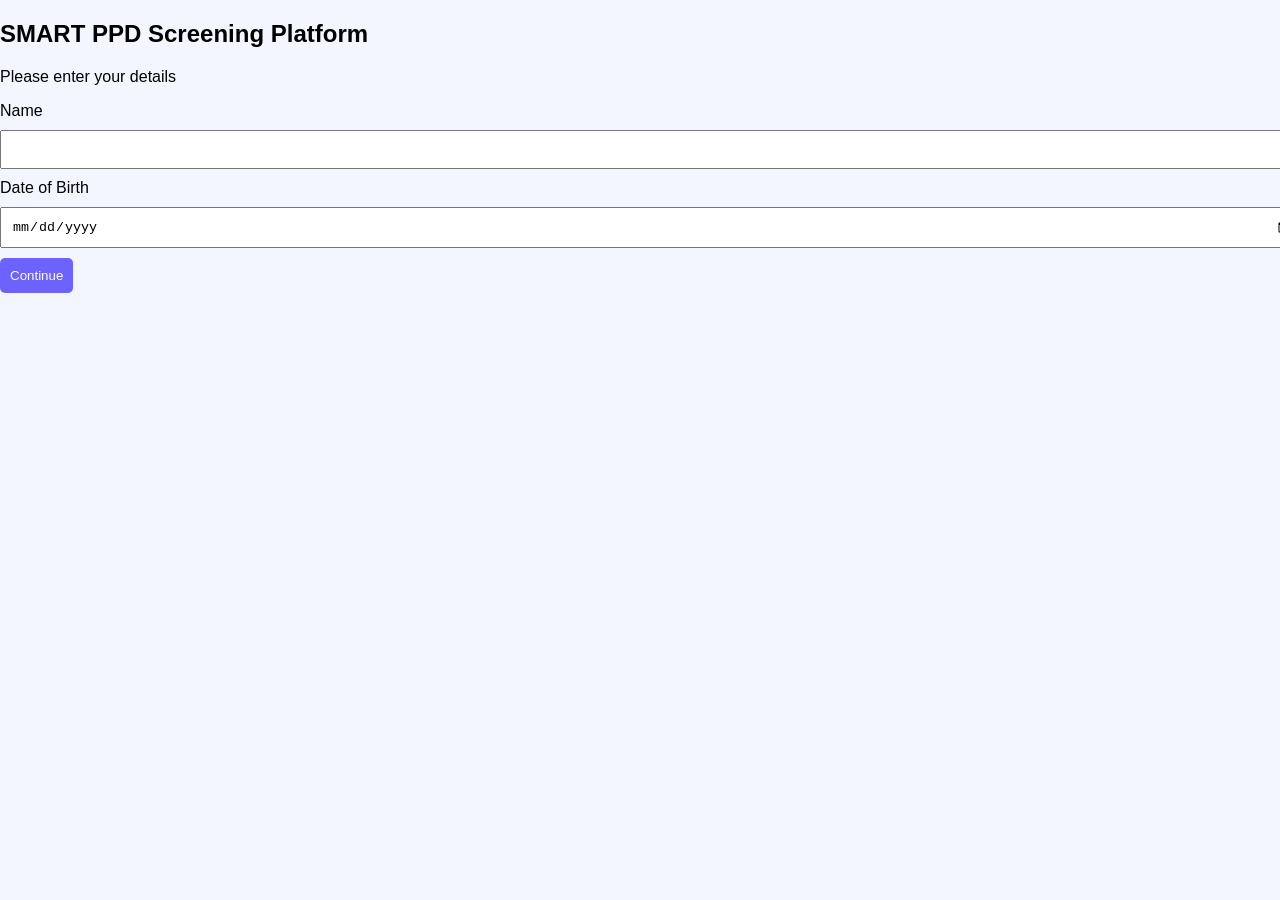
==== index.html @ a82b42c0 "index.html" ====
<!DOCTYPE html>
<html>

<head>

<title>SMART PPD Login</title>

<meta name="viewport" content="width=device-width, initial-scale=1">

<link rel="stylesheet" href="style.css">

</head>

<body>

<div class="login-container">

<h2>SMART PPD Screening Platform</h2>

<p>Please enter your details</p>

<form id="loginForm">

<label>Name</label>
<input type="text" id="name" required>

<label>Date of Birth</label>
<input type="date" id="dob" required>

<button type="submit">Continue</button>

</form>

</div>

<script src="script.js"></script>

</body>

</html>
---- style.css ----
body{

font-family:Arial;
margin:0;
background:#f4f6ff;

}

header{

background:#6c63ff;
color:white;
padding:20px;
text-align:center;

}

nav a{

color:white;
margin:10px;
text-decoration:none;

}

.hero{

text-align:center;
padding:80px;

}

.btn{

background:#6c63ff;
color:white;
padding:12px 20px;
border-radius:5px;
text-decoration:none;

}

.container{

width:90%;
max-width:500px;
margin:auto;
margin-top:40px;

}

input,select,textarea{

width:100%;
padding:10px;
margin:10px 0;

}

button{

background:#6c63ff;
color:white;
padding:10px;
border:none;
border-radius:5px;

}

.result-box{

text-align:center;
margin-top:50px;

}

table{

width:80%;
margin:auto;
border-collapse:collapse;

}

td,th{

border:1px solid #ddd;
padding:10px;

}

.chat-container{

width:300px;
margin:auto;

}

#chatbox{

height:200px;
border:1px solid #ccc;
overflow:auto;
margin-bottom:10px;

}

/* Mobile Responsive */

@media(max-width:600px){

.hero{
padding:40px;
}

nav{
display:flex;
flex-direction:column;
}

}
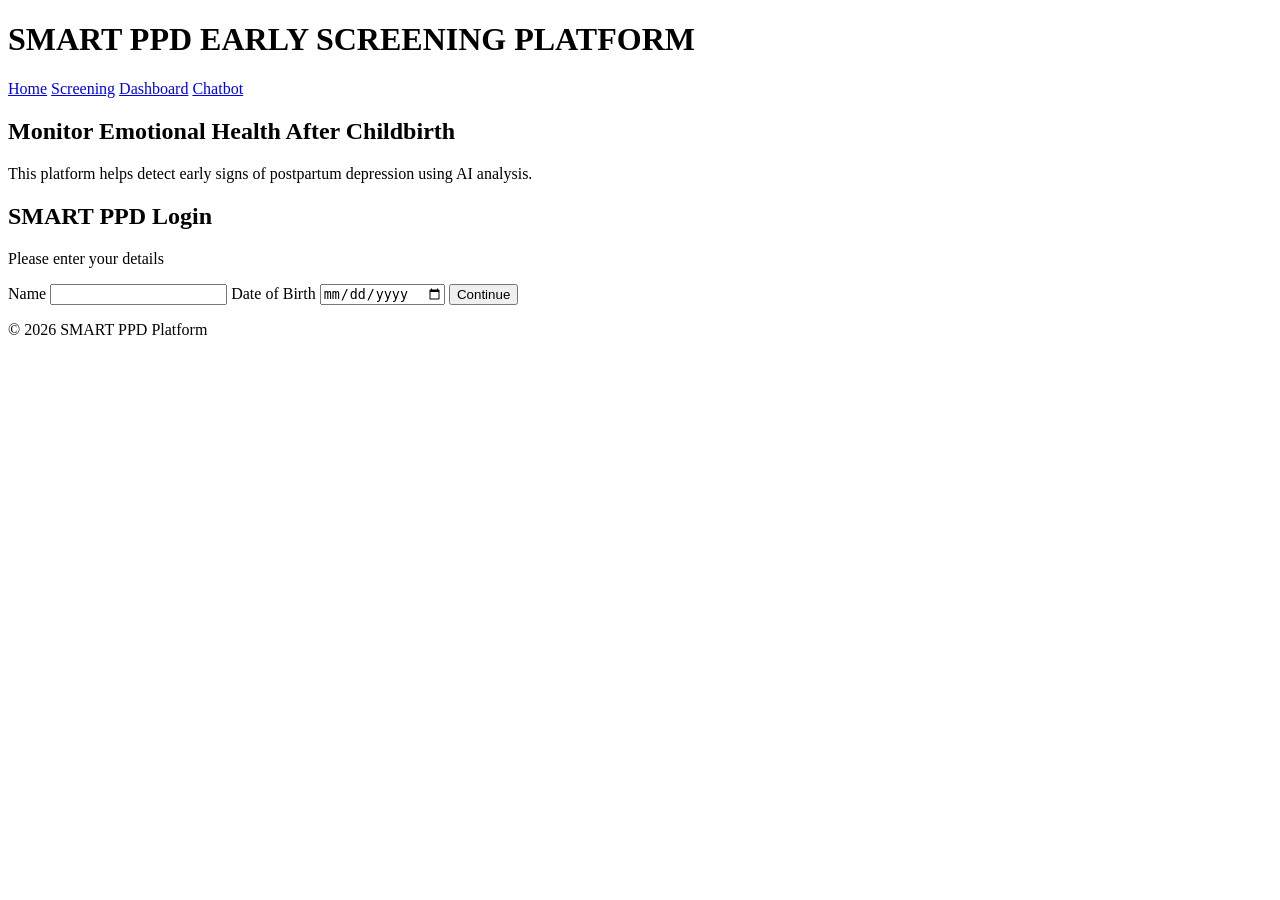
==== commit f2fe12b3: "index.html" ====
--- a/index.html
+++ b/index.html
@@ -3,19 +3,42 @@
 
 <head>
 
-<title>SMART PPD Login</title>
+<title>SMART PPD Screening Platform</title>
 
 <meta name="viewport" content="width=device-width, initial-scale=1">
 
-<link rel="stylesheet" href="style.css">
+<link rel="stylesheet" href="css/style.css">
 
 </head>
 
 <body>
 
+<header>
+
+<h1>SMART PPD EARLY SCREENING PLATFORM</h1>
+
+<nav>
+<a href="index.html">Home</a>
+<a href="screening.html">Screening</a>
+<a href="dashboard.html">Dashboard</a>
+<a href="chatbot.html">Chatbot</a>
+</nav>
+
+</header>
+
+<section class="hero">
+
+<h2>Monitor Emotional Health After Childbirth</h2>
+
+<p>
+This platform helps detect early signs of postpartum depression using AI analysis.
+</p>
+
+</section>
+
 <div class="login-container">
 
-<h2>SMART PPD Screening Platform</h2>
+<h2>SMART PPD Login</h2>
 
 <p>Please enter your details</p>
 
@@ -33,8 +56,13 @@
 
 </div>
 
+<footer>
+
+<p>© 2026 SMART PPD Platform</p>
+
+</footer>
+
 <script src="script.js"></script>
 
 </body>
-
 </html>
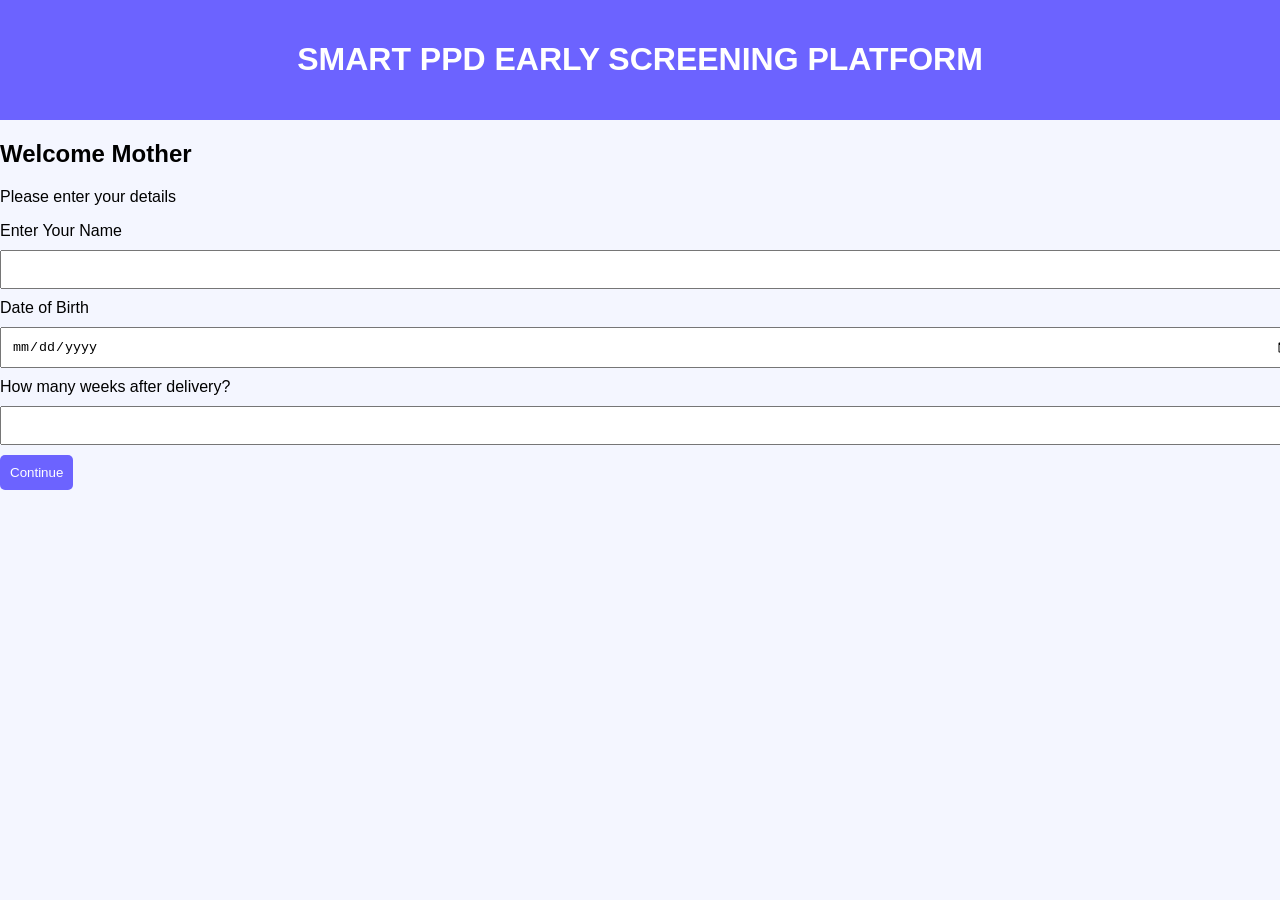
==== commit ff1fc570: "index.html" ====
--- a/index.html
+++ b/index.html
@@ -1,54 +1,32 @@
 <!DOCTYPE html>
 <html>
-
 <head>
-
-<title>SMART PPD Screening Platform</title>
-
+<title>SMART PPD Platform</title>
 <meta name="viewport" content="width=device-width, initial-scale=1">
-
-<link rel="stylesheet" href="css/style.css">
-
+<link rel="stylesheet" href="style.css">
 </head>
 
 <body>
 
 <header>
-
 <h1>SMART PPD EARLY SCREENING PLATFORM</h1>
-
-<nav>
-<a href="index.html">Home</a>
-<a href="screening.html">Screening</a>
-<a href="dashboard.html">Dashboard</a>
-<a href="chatbot.html">Chatbot</a>
-</nav>
-
 </header>
-
-<section class="hero">
-
-<h2>Monitor Emotional Health After Childbirth</h2>
-
-<p>
-This platform helps detect early signs of postpartum depression using AI analysis.
-</p>
-
-</section>
 
 <div class="login-container">
 
-<h2>SMART PPD Login</h2>
-
+<h2>Welcome Mother</h2>
 <p>Please enter your details</p>
 
 <form id="loginForm">
 
-<label>Name</label>
+<label>Enter Your Name</label>
 <input type="text" id="name" required>
 
 <label>Date of Birth</label>
 <input type="date" id="dob" required>
+
+<label>How many weeks after delivery?</label>
+<input type="number" id="weeks" min="1" max="52" required>
 
 <button type="submit">Continue</button>
 
@@ -56,12 +34,6 @@
 
 </div>
 
-<footer>
-
-<p>© 2026 SMART PPD Platform</p>
-
-</footer>
-
 <script src="script.js"></script>
 
 </body>
--- a/style.css
+++ b/style.css
@@ -0,0 +1,121 @@
+body{
+
+font-family:Arial;
+margin:0;
+background:#f4f6ff;
+
+}
+
+header{
+
+background:#6c63ff;
+color:white;
+padding:20px;
+text-align:center;
+
+}
+
+nav a{
+
+color:white;
+margin:10px;
+text-decoration:none;
+
+}
+
+.hero{
+
+text-align:center;
+padding:80px;
+
+}
+
+.btn{
+
+background:#6c63ff;
+color:white;
+padding:12px 20px;
+border-radius:5px;
+text-decoration:none;
+
+}
+
+.container{
+
+width:90%;
+max-width:500px;
+margin:auto;
+margin-top:40px;
+
+}
+
+input,select,textarea{
+
+width:100%;
+padding:10px;
+margin:10px 0;
+
+}
+
+button{
+
+background:#6c63ff;
+color:white;
+padding:10px;
+border:none;
+border-radius:5px;
+
+}
+
+.result-box{
+
+text-align:center;
+margin-top:50px;
+
+}
+
+table{
+
+width:80%;
+margin:auto;
+border-collapse:collapse;
+
+}
+
+td,th{
+
+border:1px solid #ddd;
+padding:10px;
+
+}
+
+.chat-container{
+
+width:300px;
+margin:auto;
+
+}
+
+#chatbox{
+
+height:200px;
+border:1px solid #ccc;
+overflow:auto;
+margin-bottom:10px;
+
+}
+
+/* Mobile Responsive */
+
+@media(max-width:600px){
+
+.hero{
+padding:40px;
+}
+
+nav{
+display:flex;
+flex-direction:column;
+}
+
+}
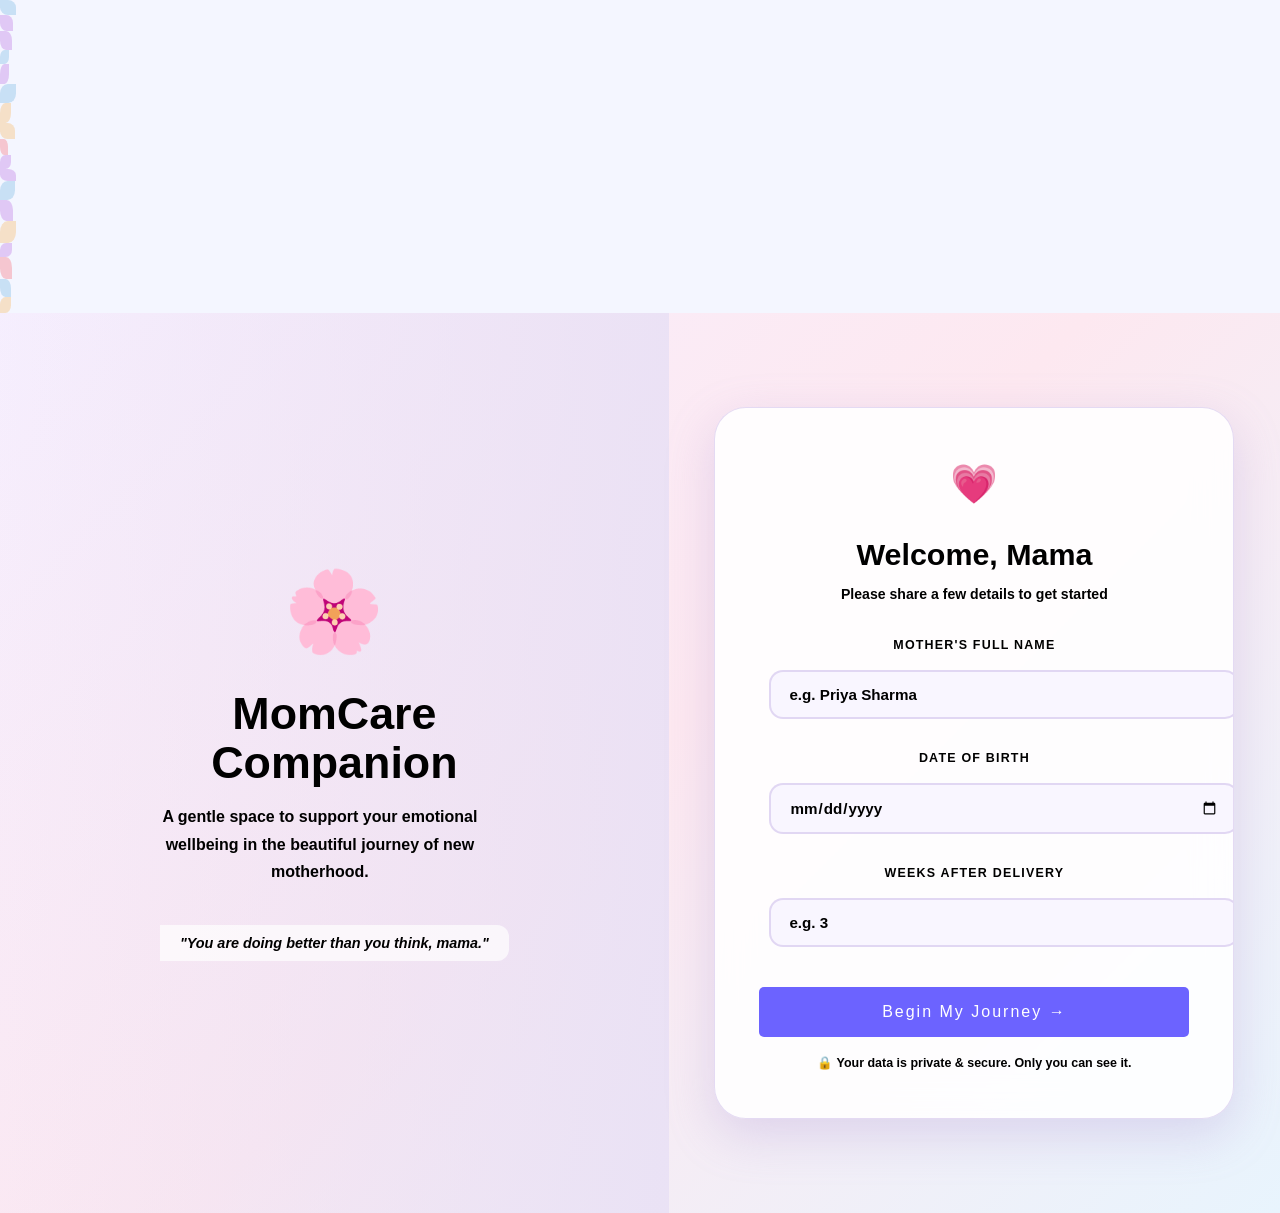
==== commit b3ff7a78: "index.html" ====
--- a/index.html
+++ b/index.html
@@ -1,40 +1,281 @@
 <!DOCTYPE html>
-<html>
+<html lang="en">
 <head>
-<title>SMART PPD Platform</title>
-<meta name="viewport" content="width=device-width, initial-scale=1">
-<link rel="stylesheet" href="style.css">
+<meta charset="UTF-8"/>
+<meta name="viewport" content="width=device-width, initial-scale=1.0"/>
+<title>MomCare — Login</title>
+<link rel="stylesheet" href="style.css"/>
+<style>
+  body { overflow: hidden; }
+
+  /* ── FULL LAYOUT ── */
+  .page-wrap {
+    display: flex;
+    height: 100vh;
+    width: 100vw;
+    position: relative;
+    background: linear-gradient(135deg, #f7f0ff 0%, #fde8f0 50%, #e8f4fd 100%);
+  }
+
+  /* ── LEFT — faded illustration panel ── */
+  .left-panel {
+    flex: 1.1;
+    position: relative;
+    display: flex;
+    align-items: center;
+    justify-content: center;
+    overflow: hidden;
+  }
+  .left-panel::before {
+    content: '';
+    position: absolute;
+    inset: 0;
+    background: url('https://images.unsplash.com/photo-1555252333-9f8e92e65df9?w=800&q=80') center/cover no-repeat;
+    opacity: 0.22;
+    filter: saturate(0.6) blur(1px);
+  }
+  .left-panel::after {
+    content: '';
+    position: absolute;
+    inset: 0;
+    background: linear-gradient(90deg, rgba(232,224,245,0.1) 0%, rgba(232,224,245,0.85) 100%);
+  }
+  .left-brand {
+    position: relative;
+    z-index: 2;
+    text-align: center;
+    padding: 40px;
+  }
+  .left-brand .logo-icon {
+    font-size: 5rem;
+    margin-bottom: 16px;
+    animation: float 3s ease-in-out infinite;
+    display: block;
+  }
+  .left-brand h1 {
+    font-size: 2.8rem;
+    color: var(--text-dark);
+    line-height: 1.1;
+    margin-bottom: 12px;
+  }
+  .left-brand h1 span { color: var(--lavender-deep); }
+  .left-brand p {
+    color: var(--text-mid);
+    font-size: 1rem;
+    font-weight: 600;
+    max-width: 320px;
+    line-height: 1.7;
+  }
+  .quote-tag {
+    display: inline-block;
+    margin-top: 24px;
+    background: rgba(255,255,255,0.7);
+    border-left: 4px solid var(--rose-deep);
+    padding: 10px 20px;
+    border-radius: 0 12px 12px 0;
+    font-style: italic;
+    color: var(--text-mid);
+    font-size: 0.9rem;
+    font-weight: 600;
+  }
+
+  /* ── RIGHT — login card ── */
+  .right-panel {
+    flex: 0.9;
+    display: flex;
+    align-items: center;
+    justify-content: center;
+    padding: 32px;
+    position: relative;
+    z-index: 2;
+  }
+  .login-card {
+    background: rgba(255,255,255,0.88);
+    backdrop-filter: blur(18px);
+    border-radius: 32px;
+    box-shadow: 0 16px 48px rgba(164,141,207,0.28);
+    border: 1.5px solid rgba(201,184,232,0.5);
+    padding: 48px 44px;
+    width: 100%;
+    max-width: 430px;
+  }
+  .login-card .card-head {
+    text-align: center;
+    margin-bottom: 36px;
+  }
+  .login-card .card-head .heart-icon {
+    font-size: 2.4rem;
+    display: block;
+    margin-bottom: 8px;
+    animation: pulseRing 2s infinite;
+    border-radius: 50%;
+    width: 56px;
+    height: 56px;
+    background: var(--blush);
+    line-height: 56px;
+    margin: 0 auto 12px;
+  }
+  .login-card .card-head h2 {
+    font-size: 1.9rem;
+    color: var(--text-dark);
+    margin-bottom: 6px;
+  }
+  .login-card .card-head p {
+    color: var(--text-light);
+    font-size: 0.88rem;
+    font-weight: 600;
+  }
+
+  /* form */
+  .form-group {
+    margin-bottom: 22px;
+  }
+  .form-group label {
+    display: block;
+    font-weight: 800;
+    font-size: 0.78rem;
+    text-transform: uppercase;
+    letter-spacing: 1.2px;
+    color: var(--text-mid);
+    margin-bottom: 8px;
+  }
+  .form-group input {
+    width: 100%;
+    padding: 14px 18px;
+    border: 2px solid rgba(201,184,232,0.5);
+    border-radius: 14px;
+    background: rgba(248,244,255,0.8);
+    font-family: 'Nunito', sans-serif;
+    font-size: 0.95rem;
+    font-weight: 700;
+    color: var(--text-dark);
+    outline: none;
+    transition: all 0.3s;
+  }
+  .form-group input:focus {
+    border-color: var(--lavender-deep);
+    background: white;
+    box-shadow: 0 0 0 4px rgba(164,141,207,0.12);
+  }
+  .form-group input::placeholder { color: var(--text-light); font-weight: 600; }
+
+  .submit-btn {
+    width: 100%;
+    padding: 16px;
+    margin-top: 8px;
+    font-size: 1rem;
+    letter-spacing: 2px;
+  }
+
+  .privacy-note {
+    text-align: center;
+    margin-top: 18px;
+    font-size: 0.78rem;
+    color: var(--text-light);
+    font-weight: 600;
+  }
+  .privacy-note span { color: var(--rose-deep); }
+
+  /* decorative circles */
+  .deco-circle {
+    position: absolute;
+    border-radius: 50%;
+    pointer-events: none;
+    opacity: 0.18;
+  }
+  .deco-circle.c1 {
+    width: 300px; height: 300px;
+    background: radial-gradient(circle, var(--lavender-deep), transparent);
+    top: -80px; right: -80px;
+  }
+  .deco-circle.c2 {
+    width: 200px; height: 200px;
+    background: radial-gradient(circle, var(--rose-deep), transparent);
+    bottom: -60px; left: -60px;
+  }
+</style>
 </head>
-
 <body>
 
-<header>
-<h1>SMART PPD EARLY SCREENING PLATFORM</h1>
-</header>
-
-<div class="login-container">
-
-<h2>Welcome Mother</h2>
-<p>Please enter your details</p>
-
-<form id="loginForm">
-
-<label>Enter Your Name</label>
-<input type="text" id="name" required>
-
-<label>Date of Birth</label>
-<input type="date" id="dob" required>
-
-<label>How many weeks after delivery?</label>
-<input type="number" id="weeks" min="1" max="52" required>
-
-<button type="submit">Continue</button>
-
-</form>
+<!-- floating petals -->
+<div id="petals"></div>
+
+<div class="page-wrap">
+
+  <!-- LEFT PANEL -->
+  <div class="left-panel">
+    <div class="left-brand">
+      <span class="logo-icon">🌸</span>
+      <h1>Mom<span>Care</span><br/>Companion</h1>
+      <p>A gentle space to support your emotional wellbeing in the beautiful journey of new motherhood.</p>
+      <div class="quote-tag">"You are doing better than you think, mama."</div>
+    </div>
+  </div>
+
+  <!-- RIGHT PANEL -->
+  <div class="right-panel">
+    <div class="login-card" style="position:relative;overflow:hidden;">
+      <div class="deco-circle c1"></div>
+      <div class="deco-circle c2"></div>
+
+      <div class="card-head">
+        <div class="heart-icon">💗</div>
+        <h2>Welcome, Mama</h2>
+        <p>Please share a few details to get started</p>
+      </div>
+
+      <form id="loginForm" onsubmit="handleLogin(event)">
+        <div class="form-group">
+          <label>Mother's Full Name</label>
+          <input type="text" id="motherName" placeholder="e.g. Priya Sharma" required/>
+        </div>
+        <div class="form-group">
+          <label>Date of Birth</label>
+          <input type="date" id="dob" required/>
+        </div>
+        <div class="form-group">
+          <label>Weeks After Delivery</label>
+          <input type="number" id="weeksAfter" placeholder="e.g. 3" min="1" max="52" required/>
+        </div>
+        <button type="submit" class="btn-primary submit-btn">Begin My Journey →</button>
+      </form>
+
+      <div class="privacy-note">🔒 Your data is <span>private & secure</span>. Only you can see it.</div>
+    </div>
+  </div>
 
 </div>
 
-<script src="script.js"></script>
-
+<script>
+// Petals
+const petalColors = ['#e0c8f5','#f5c6d0','#c8e0f5','#f5e0c8'];
+const container = document.getElementById('petals');
+for (let i = 0; i < 18; i++) {
+  const p = document.createElement('div');
+  p.className = 'petal';
+  p.style.cssText = `
+    left:${Math.random()*100}vw;
+    background:${petalColors[Math.floor(Math.random()*petalColors.length)]};
+    width:${8+Math.random()*8}px;
+    height:${12+Math.random()*10}px;
+    animation-duration:${6+Math.random()*8}s;
+    animation-delay:${Math.random()*6}s;
+    border-radius:${Math.random()>0.5?'50% 0 50% 0':'0 50% 0 50%'};
+  `;
+  container.appendChild(p);
+}
+
+function handleLogin(e) {
+  e.preventDefault();
+  const name = document.getElementById('motherName').value.trim();
+  const dob = document.getElementById('dob').value;
+  const weeks = document.getElementById('weeksAfter').value;
+  if (!name || !dob || !weeks) return;
+  localStorage.setItem('mom_name', name);
+  localStorage.setItem('mom_dob', dob);
+  localStorage.setItem('mom_weeks', weeks);
+  window.location.href = 'screening.html';
+}
+</script>
 </body>
 </html>
--- a/style.css
+++ b/style.css
@@ -1,121 +1,75 @@
 body{
-
-font-family:Arial;
+font-family: Arial;
+background:#f4f6ff;
 margin:0;
-background:#f4f6ff;
-
+text-align:center;
 }
 
 header{
-
 background:#6c63ff;
 color:white;
 padding:20px;
-text-align:center;
-
 }
 
-nav a{
-
-color:white;
-margin:10px;
-text-decoration:none;
-
+.login-container{
+background:white;
+width:300px;
+margin:auto;
+padding:30px;
+margin-top:40px;
+border-radius:10px;
+box-shadow:0 0 10px rgba(0,0,0,0.1);
 }
 
-.hero{
-
-text-align:center;
-padding:80px;
-
-}
-
-.btn{
-
-background:#6c63ff;
-color:white;
-padding:12px 20px;
-border-radius:5px;
-text-decoration:none;
-
-}
-
-.container{
-
+input, textarea{
 width:90%;
-max-width:500px;
-margin:auto;
-margin-top:40px;
-
-}
-
-input,select,textarea{
-
-width:100%;
 padding:10px;
-margin:10px 0;
-
+margin:10px;
 }
 
 button{
-
+padding:10px 15px;
 background:#6c63ff;
 color:white;
-padding:10px;
 border:none;
 border-radius:5px;
+cursor:pointer;
+}
 
+.days button{
+margin:10px;
 }
 
 .result-box{
-
-text-align:center;
-margin-top:50px;
-
+margin-top:40px;
 }
 
 table{
-
-width:80%;
 margin:auto;
 border-collapse:collapse;
-
+width:60%;
 }
 
-td,th{
-
+td, th{
 border:1px solid #ddd;
 padding:10px;
-
 }
 
 .chat-container{
-
 width:300px;
 margin:auto;
-
 }
 
 #chatbox{
-
 height:200px;
 border:1px solid #ccc;
 overflow:auto;
 margin-bottom:10px;
-
+padding:5px;
 }
 
-/* Mobile Responsive */
-
 @media(max-width:600px){
-
-.hero{
-padding:40px;
+table{
+width:90%;
 }
-
-nav{
-display:flex;
-flex-direction:column;
-}
-
 }
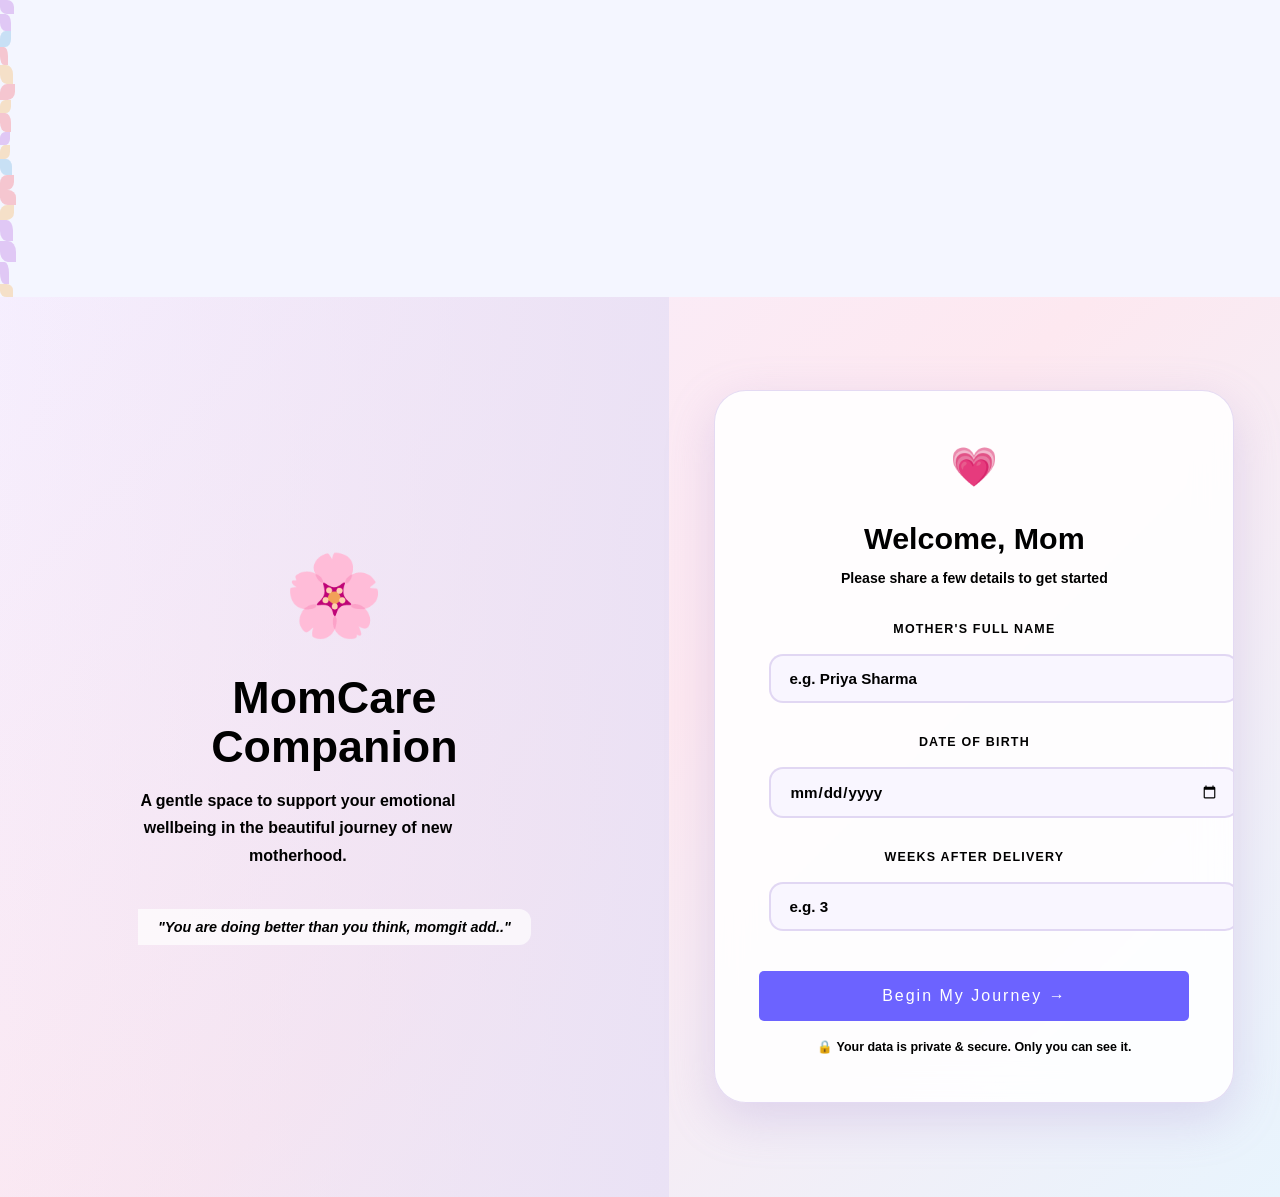
==== commit 048aac98: "index.html" ====
--- a/index.html
+++ b/index.html
@@ -208,7 +208,7 @@
       <span class="logo-icon">🌸</span>
       <h1>Mom<span>Care</span><br/>Companion</h1>
       <p>A gentle space to support your emotional wellbeing in the beautiful journey of new motherhood.</p>
-      <div class="quote-tag">"You are doing better than you think, mama."</div>
+      <div class="quote-tag">"You are doing better than you think, momgit add.."</div>
     </div>
   </div>
 
@@ -220,7 +220,7 @@
 
       <div class="card-head">
         <div class="heart-icon">💗</div>
-        <h2>Welcome, Mama</h2>
+        <h2>Welcome, Mom</h2>
         <p>Please share a few details to get started</p>
       </div>
 
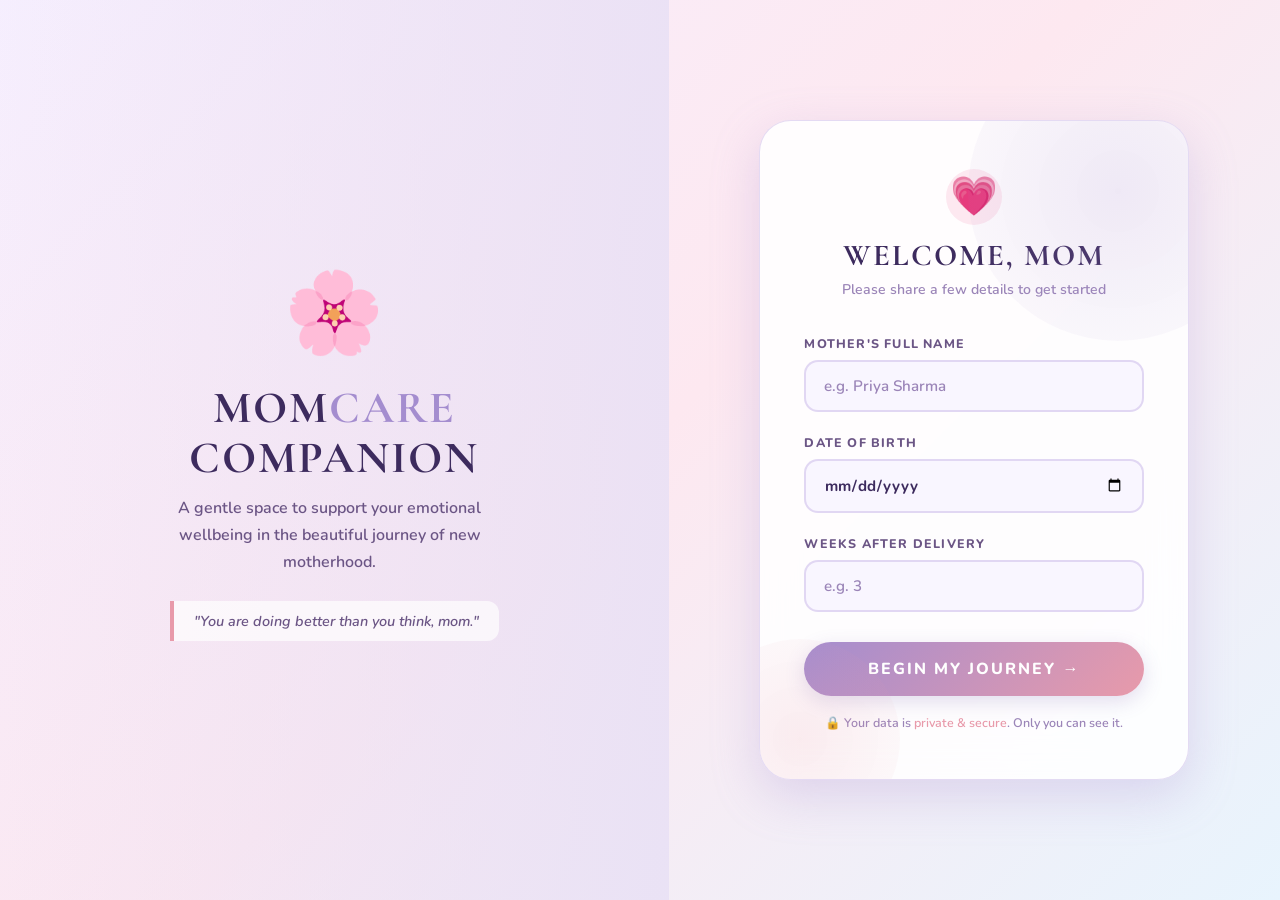
==== commit ba0fa81e: "index.html" ====
--- a/index.html
+++ b/index.html
@@ -208,7 +208,7 @@
       <span class="logo-icon">🌸</span>
       <h1>Mom<span>Care</span><br/>Companion</h1>
       <p>A gentle space to support your emotional wellbeing in the beautiful journey of new motherhood.</p>
-      <div class="quote-tag">"You are doing better than you think, momgit add.."</div>
+      <div class="quote-tag">"You are doing better than you think, mom."</div>
     </div>
   </div>
 
--- a/style.css
+++ b/style.css
@@ -1,75 +1,103 @@
-body{
-font-family: Arial;
-background:#f4f6ff;
-margin:0;
-text-align:center;
+@import url('https://fonts.googleapis.com/css2?family=Cormorant+Garamond:wght@400;500;600;700&family=Nunito:wght@400;600;700;800&display=swap');
+
+:root {
+  --lavender: #e8e0f5;
+  --lavender-mid: #c9b8e8;
+  --lavender-deep: #a48dcf;
+  --rose: #f5c6d0;
+  --rose-deep: #e89aaa;
+  --blush: #fde8f0;
+  --mint: #d4f0e8;
+  --white: #ffffff;
+  --text-dark: #3d2b5e;
+  --text-mid: #6b5585;
+  --text-light: #9b85b8;
+  --gold: #d4a852;
+  --shadow: rgba(164, 141, 207, 0.25);
+  --shadow-deep: rgba(100, 70, 160, 0.18);
 }
 
-header{
-background:#6c63ff;
-color:white;
-padding:20px;
+* {
+  margin: 0;
+  padding: 0;
+  box-sizing: border-box;
 }
 
-.login-container{
-background:white;
-width:300px;
-margin:auto;
-padding:30px;
-margin-top:40px;
-border-radius:10px;
-box-shadow:0 0 10px rgba(0,0,0,0.1);
+body {
+  font-family: 'Nunito', sans-serif;
+  background: var(--lavender);
+  color: var(--text-dark);
+  min-height: 100vh;
+  overflow-x: hidden;
 }
 
-input, textarea{
-width:90%;
-padding:10px;
-margin:10px;
+h1, h2, h3, .heading {
+  font-family: 'Cormorant Garamond', serif;
+  text-transform: uppercase;
+  letter-spacing: 2px;
+  font-weight: 700;
 }
 
-button{
-padding:10px 15px;
-background:#6c63ff;
-color:white;
-border:none;
-border-radius:5px;
-cursor:pointer;
+/* ──────────── BUTTONS ──────────── */
+.btn-primary {
+  background: linear-gradient(135deg, var(--lavender-deep), var(--rose-deep));
+  color: white;
+  border: none;
+  padding: 14px 36px;
+  border-radius: 50px;
+  font-family: 'Nunito', sans-serif;
+  font-size: 1rem;
+  font-weight: 800;
+  letter-spacing: 1px;
+  text-transform: uppercase;
+  cursor: pointer;
+  box-shadow: 0 6px 20px var(--shadow-deep);
+  transition: all 0.3s ease;
+}
+.btn-primary:hover {
+  transform: translateY(-3px);
+  box-shadow: 0 10px 28px var(--shadow-deep);
 }
 
-.days button{
-margin:10px;
+/* ──────────── CARD ──────────── */
+.card {
+  background: rgba(255,255,255,0.85);
+  backdrop-filter: blur(12px);
+  border-radius: 24px;
+  box-shadow: 0 8px 32px var(--shadow);
+  border: 1.5px solid rgba(201,184,232,0.4);
 }
 
-.result-box{
-margin-top:40px;
+/* ──────────── SCROLLBAR ──────────── */
+::-webkit-scrollbar { width: 6px; }
+::-webkit-scrollbar-track { background: var(--lavender); }
+::-webkit-scrollbar-thumb { background: var(--lavender-mid); border-radius: 10px; }
+
+/* ──────────── PETALS BG ANIMATION ──────────── */
+.petal {
+  position: fixed;
+  width: 10px;
+  height: 14px;
+  border-radius: 50% 0 50% 0;
+  opacity: 0.35;
+  animation: petalFall linear infinite;
+  pointer-events: none;
+  z-index: 0;
+}
+@keyframes petalFall {
+  0% { transform: translateY(-40px) rotate(0deg); opacity: 0.4; }
+  100% { transform: translateY(110vh) rotate(360deg); opacity: 0; }
 }
 
-table{
-margin:auto;
-border-collapse:collapse;
-width:60%;
+/* ──────────── PULSE RING ──────────── */
+@keyframes pulseRing {
+  0% { box-shadow: 0 0 0 0 rgba(164,141,207,0.5); }
+  70% { box-shadow: 0 0 0 16px rgba(164,141,207,0); }
+  100% { box-shadow: 0 0 0 0 rgba(164,141,207,0); }
 }
 
-td, th{
-border:1px solid #ddd;
-padding:10px;
-}
-
-.chat-container{
-width:300px;
-margin:auto;
-}
-
-#chatbox{
-height:200px;
-border:1px solid #ccc;
-overflow:auto;
-margin-bottom:10px;
-padding:5px;
-}
-
-@media(max-width:600px){
-table{
-width:90%;
-}
+/* ──────────── FLOAT ──────────── */
+@keyframes float {
+  0%,100% { transform: translateY(0); }
+  50% { transform: translateY(-10px); }
 }
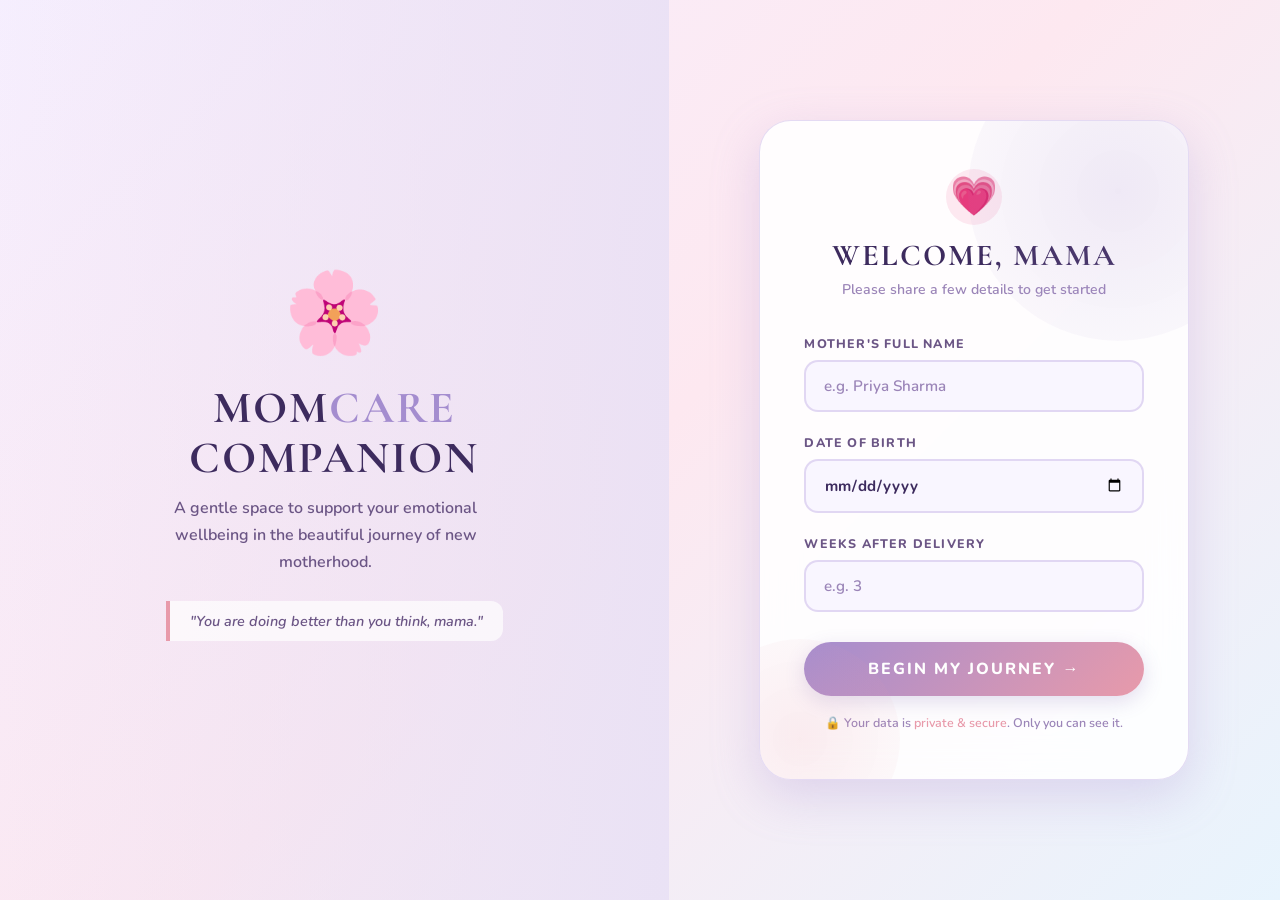
==== commit 01790646: "index.html" ====
--- a/index.html
+++ b/index.html
@@ -208,7 +208,7 @@
       <span class="logo-icon">🌸</span>
       <h1>Mom<span>Care</span><br/>Companion</h1>
       <p>A gentle space to support your emotional wellbeing in the beautiful journey of new motherhood.</p>
-      <div class="quote-tag">"You are doing better than you think, mom."</div>
+      <div class="quote-tag">"You are doing better than you think, mama."</div>
     </div>
   </div>
 
@@ -220,7 +220,7 @@
 
       <div class="card-head">
         <div class="heart-icon">💗</div>
-        <h2>Welcome, Mom</h2>
+        <h2>Welcome, Mama</h2>
         <p>Please share a few details to get started</p>
       </div>
 
@@ -278,4 +278,4 @@
 }
 </script>
 </body>
-</html>+</html>
